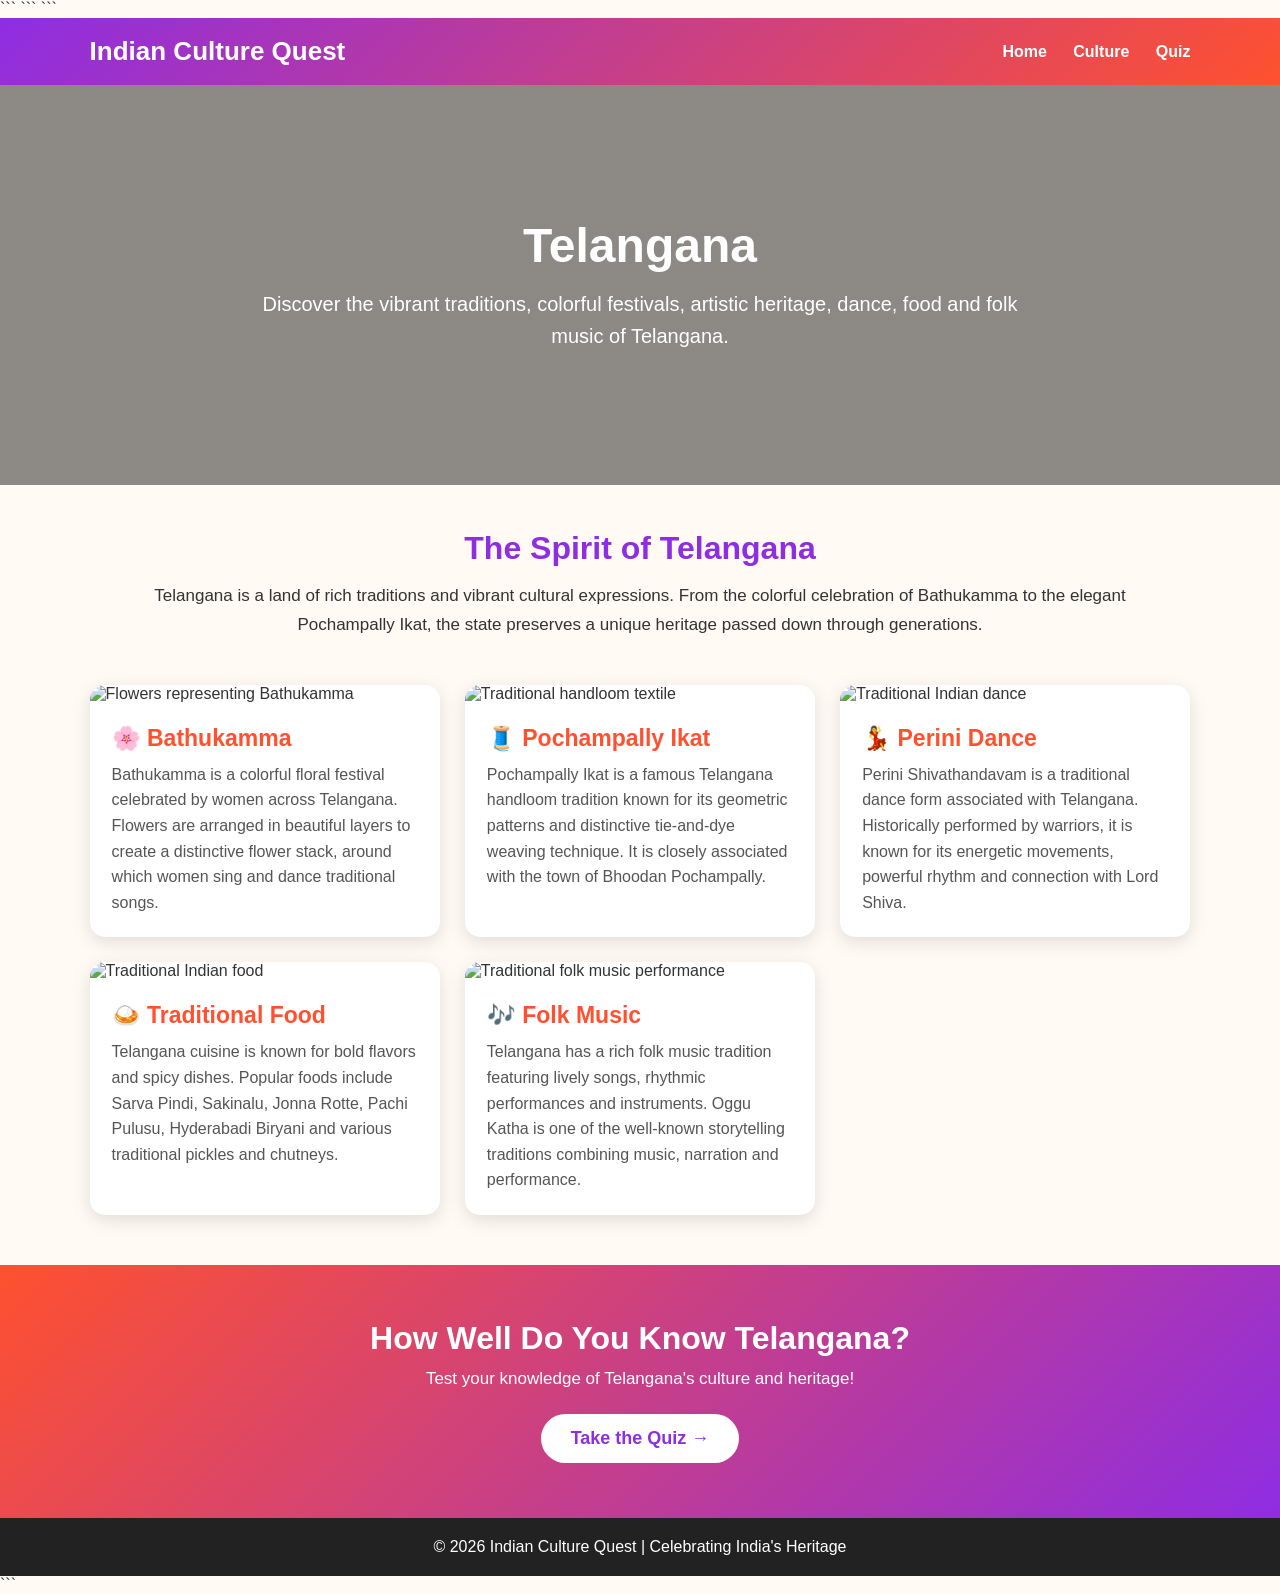
==== culture.html @ f8de3914 "Demo Prototype" ====
<!DOCTYPE html>

<html lang="en">
<head>
    <meta charset="UTF-8">
    <meta name="viewport" content="width=device-width, initial-scale=1.0">
    <title>Telangana Culture | Indian Culture Quest</title>

```
<style>
    * {
        margin: 0;
        padding: 0;
        box-sizing: border-box;
        font-family: Arial, sans-serif;
    }

    body {
        background: #fffaf3;
        color: #333;
    }

    /* Header */
    header {
        background: linear-gradient(135deg, #8e2de2, #ff512f);
        color: white;
        padding: 18px 7%;
        display: flex;
        justify-content: space-between;
        align-items: center;
    }

    header h1 {
        font-size: 26px;
    }

    nav a {
        color: white;
        text-decoration: none;
        margin-left: 22px;
        font-weight: bold;
    }

    nav a:hover {
        text-decoration: underline;
    }

    /* Hero */
    .hero {
        min-height: 400px;
        display: flex;
        align-items: center;
        justify-content: center;
        text-align: center;
        padding: 60px 20px;
        background: linear-gradient(
            rgba(0,0,0,0.45),
            rgba(0,0,0,0.45)
        ),
        url("https://images.unsplash.com/photo-1596422846543-75c6fc197f07?auto=format&fit=crop&w=1600&q=80");
        background-size: cover;
        background-position: center;
        color: white;
    }

    .hero-content {
        max-width: 800px;
    }

    .hero h2 {
        font-size: 48px;
        margin-bottom: 15px;
    }

    .hero p {
        font-size: 20px;
        line-height: 1.6;
    }

    /* Intro */
    .intro {
        text-align: center;
        padding: 45px 10%;
    }

    .intro h2 {
        color: #8e2de2;
        font-size: 32px;
        margin-bottom: 15px;
    }

    .intro p {
        font-size: 17px;
        line-height: 1.7;
    }

    /* Culture Cards */
    .culture-grid {
        width: 86%;
        margin: auto;
        display: grid;
        grid-template-columns: repeat(auto-fit, minmax(260px, 1fr));
        gap: 25px;
        padding-bottom: 50px;
    }

    .card {
        background: white;
        border-radius: 15px;
        overflow: hidden;
        box-shadow: 0 5px 18px rgba(0,0,0,0.12);
        transition: transform 0.3s;
    }

    .card:hover {
        transform: translateY(-8px);
    }

    .card img {
        width: 100%;
        height: 210px;
        object-fit: cover;
    }

    .card-content {
        padding: 22px;
    }

    .card h3 {
        color: #ff512f;
        margin-bottom: 10px;
        font-size: 23px;
    }

    .card p {
        line-height: 1.6;
        color: #555;
    }

    /* Quiz Section */
    .quiz-section {
        text-align: center;
        padding: 55px 20px;
        background: linear-gradient(135deg, #ff512f, #8e2de2);
        color: white;
    }

    .quiz-section h2 {
        font-size: 32px;
        margin-bottom: 12px;
    }

    .quiz-section p {
        margin-bottom: 25px;
        font-size: 17px;
    }

    .quiz-button {
        display: inline-block;
        background: white;
        color: #8e2de2;
        padding: 14px 30px;
        border-radius: 30px;
        text-decoration: none;
        font-weight: bold;
        font-size: 18px;
        transition: 0.3s;
    }

    .quiz-button:hover {
        background: #ffe9dc;
        transform: scale(1.05);
    }

    /* Footer */
    footer {
        text-align: center;
        padding: 20px;
        background: #222;
        color: white;
    }

    /* Mobile */
    @media (max-width: 600px) {
        header {
            flex-direction: column;
            gap: 12px;
        }

        nav a {
            margin: 0 7px;
            font-size: 14px;
        }

        .hero h2 {
            font-size: 34px;
        }

        .hero p {
            font-size: 16px;
        }
    }
</style>
```

</head>

<body>

```
<!-- Header -->
<header>
    <h1>Indian Culture Quest</h1>

    <nav>
        <a href="index.html">Home</a>
        <a href="culture.html">Culture</a>
        <a href="quiz.html">Quiz</a>
    </nav>
</header>


<!-- Hero Section -->
<section class="hero">
    <div class="hero-content">
        <h2>Telangana</h2>
        <p>
            Discover the vibrant traditions, colorful festivals,
            artistic heritage, dance, food and folk music of Telangana.
        </p>
    </div>
</section>


<!-- Introduction -->
<section class="intro">
    <h2>The Spirit of Telangana</h2>

    <p>
        Telangana is a land of rich traditions and vibrant cultural
        expressions. From the colorful celebration of Bathukamma to
        the elegant Pochampally Ikat, the state preserves a unique
        heritage passed down through generations.
    </p>
</section>


<!-- Culture Cards -->
<section class="culture-grid">

    <!-- Bathukamma -->
    <div class="card">
        <img src="https://images.unsplash.com/photo-1606293926075-69a00dbfde81?auto=format&fit=crop&w=900&q=80"
             alt="Flowers representing Bathukamma">

        <div class="card-content">
            <h3>🌸 Bathukamma</h3>

            <p>
                Bathukamma is a colorful floral festival celebrated
                by women across Telangana. Flowers are arranged in
                beautiful layers to create a distinctive flower
                stack, around which women sing and dance traditional
                songs.
            </p>
        </div>
    </div>


    <!-- Pochampally Ikat -->
    <div class="card">
        <img src="https://images.unsplash.com/photo-1610030469983-98e550d6193c?auto=format&fit=crop&w=900&q=80"
             alt="Traditional handloom textile">

        <div class="card-content">
            <h3>🧵 Pochampally Ikat</h3>

            <p>
                Pochampally Ikat is a famous Telangana handloom
                tradition known for its geometric patterns and
                distinctive tie-and-dye weaving technique. It is
                closely associated with the town of Bhoodan
                Pochampally.
            </p>
        </div>
    </div>


    <!-- Perini Dance -->
    <div class="card">
        <img src="https://images.unsplash.com/photo-1504609773096-104ff2c73ba4?auto=format&fit=crop&w=900&q=80"
             alt="Traditional Indian dance">

        <div class="card-content">
            <h3>💃 Perini Dance</h3>

            <p>
                Perini Shivathandavam is a traditional dance form
                associated with Telangana. Historically performed
                by warriors, it is known for its energetic movements,
                powerful rhythm and connection with Lord Shiva.
            </p>
        </div>
    </div>


    <!-- Food -->
    <div class="card">
        <img src="https://images.unsplash.com/photo-1601050690597-df0568f70950?auto=format&fit=crop&w=900&q=80"
             alt="Traditional Indian food">

        <div class="card-content">
            <h3>🍛 Traditional Food</h3>

            <p>
                Telangana cuisine is known for bold flavors and
                spicy dishes. Popular foods include Sarva Pindi,
                Sakinalu, Jonna Rotte, Pachi Pulusu, Hyderabadi
                Biryani and various traditional pickles and chutneys.
            </p>
        </div>
    </div>


    <!-- Folk Music -->
    <div class="card">
        <img src="https://images.unsplash.com/photo-1516280440614-37939bbacd81?auto=format&fit=crop&w=900&q=80"
             alt="Traditional folk music performance">

        <div class="card-content">
            <h3>🎶 Folk Music</h3>

            <p>
                Telangana has a rich folk music tradition featuring
                lively songs, rhythmic performances and instruments.
                Oggu Katha is one of the well-known storytelling
                traditions combining music, narration and performance.
            </p>
        </div>
    </div>

</section>


<!-- Quiz -->
<section class="quiz-section">
    <h2>How Well Do You Know Telangana?</h2>

    <p>
        Test your knowledge of Telangana's culture and heritage!
    </p>

    <a href="quiz.html" class="quiz-button">
        Take the Quiz →
    </a>
</section>


<!-- Footer -->
<footer>
    <p>© 2026 Indian Culture Quest | Celebrating India's Heritage</p>
</footer>
```

</body>
</html>
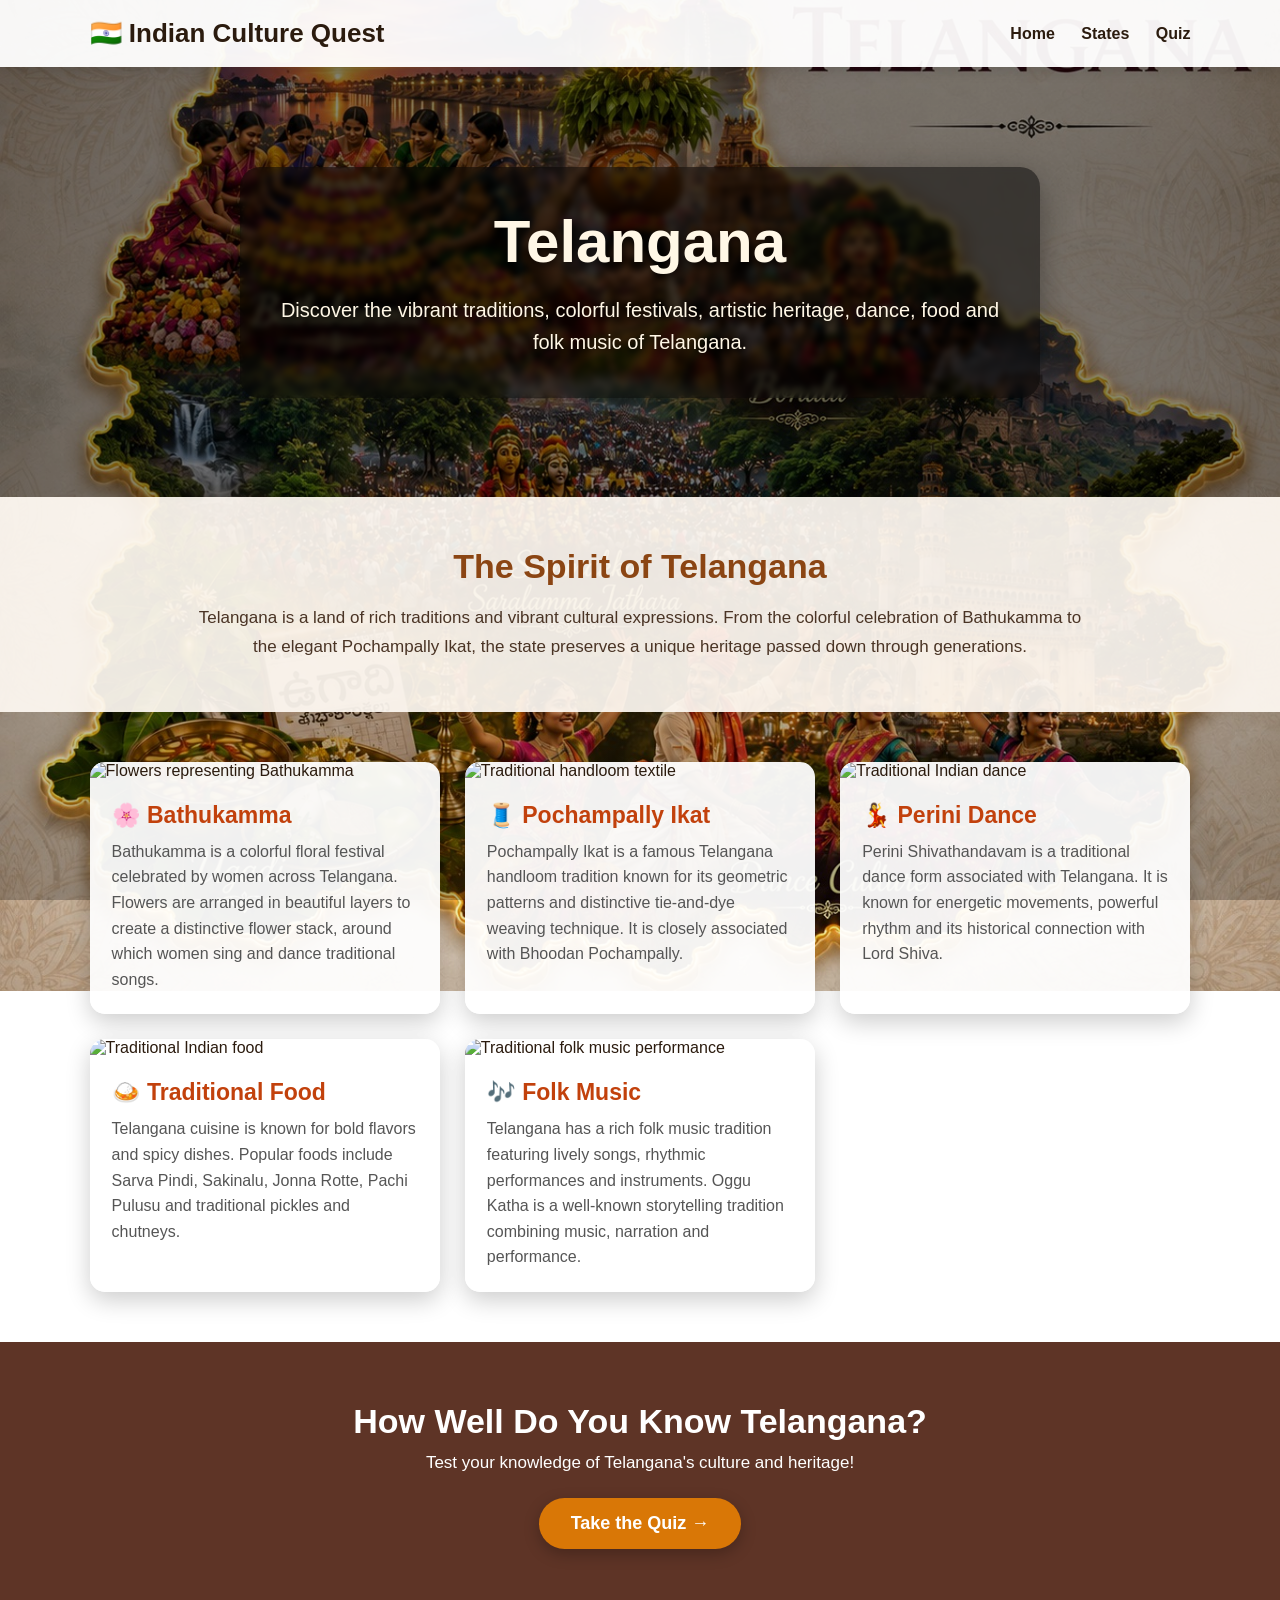
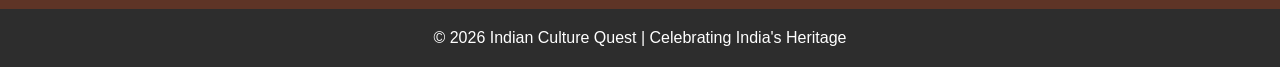
==== commit 5bd1a48d: "prototype was developed" ====
--- a/culture.html
+++ b/culture.html
@@ -1,366 +1,709 @@
 <!DOCTYPE html>
 
 <html lang="en">
+
 <head>
+
     <meta charset="UTF-8">
+
     <meta name="viewport" content="width=device-width, initial-scale=1.0">
+
     <title>Telangana Culture | Indian Culture Quest</title>
 
-```
-<style>
-    * {
-        margin: 0;
-        padding: 0;
-        box-sizing: border-box;
-        font-family: Arial, sans-serif;
-    }
-
-    body {
-        background: #fffaf3;
-        color: #333;
-    }
-
-    /* Header */
-    header {
-        background: linear-gradient(135deg, #8e2de2, #ff512f);
-        color: white;
-        padding: 18px 7%;
-        display: flex;
-        justify-content: space-between;
-        align-items: center;
-    }
-
-    header h1 {
-        font-size: 26px;
-    }
-
-    nav a {
-        color: white;
-        text-decoration: none;
-        margin-left: 22px;
-        font-weight: bold;
-    }
-
-    nav a:hover {
-        text-decoration: underline;
-    }
-
-    /* Hero */
-    .hero {
-        min-height: 400px;
-        display: flex;
-        align-items: center;
-        justify-content: center;
-        text-align: center;
-        padding: 60px 20px;
-        background: linear-gradient(
-            rgba(0,0,0,0.45),
-            rgba(0,0,0,0.45)
-        ),
-        url("https://images.unsplash.com/photo-1596422846543-75c6fc197f07?auto=format&fit=crop&w=1600&q=80");
-        background-size: cover;
-        background-position: center;
-        color: white;
-    }
-
-    .hero-content {
-        max-width: 800px;
-    }
-
-    .hero h2 {
-        font-size: 48px;
-        margin-bottom: 15px;
-    }
-
-    .hero p {
-        font-size: 20px;
-        line-height: 1.6;
-    }
-
-    /* Intro */
-    .intro {
-        text-align: center;
-        padding: 45px 10%;
-    }
-
-    .intro h2 {
-        color: #8e2de2;
-        font-size: 32px;
-        margin-bottom: 15px;
-    }
-
-    .intro p {
-        font-size: 17px;
-        line-height: 1.7;
-    }
-
-    /* Culture Cards */
-    .culture-grid {
-        width: 86%;
-        margin: auto;
-        display: grid;
-        grid-template-columns: repeat(auto-fit, minmax(260px, 1fr));
-        gap: 25px;
-        padding-bottom: 50px;
-    }
-
-    .card {
-        background: white;
-        border-radius: 15px;
-        overflow: hidden;
-        box-shadow: 0 5px 18px rgba(0,0,0,0.12);
-        transition: transform 0.3s;
-    }
-
-    .card:hover {
-        transform: translateY(-8px);
-    }
-
-    .card img {
-        width: 100%;
-        height: 210px;
-        object-fit: cover;
-    }
-
-    .card-content {
-        padding: 22px;
-    }
-
-    .card h3 {
-        color: #ff512f;
-        margin-bottom: 10px;
-        font-size: 23px;
-    }
-
-    .card p {
-        line-height: 1.6;
-        color: #555;
-    }
-
-    /* Quiz Section */
-    .quiz-section {
-        text-align: center;
-        padding: 55px 20px;
-        background: linear-gradient(135deg, #ff512f, #8e2de2);
-        color: white;
-    }
-
-    .quiz-section h2 {
-        font-size: 32px;
-        margin-bottom: 12px;
-    }
-
-    .quiz-section p {
-        margin-bottom: 25px;
-        font-size: 17px;
-    }
-
-    .quiz-button {
-        display: inline-block;
-        background: white;
-        color: #8e2de2;
-        padding: 14px 30px;
-        border-radius: 30px;
-        text-decoration: none;
-        font-weight: bold;
-        font-size: 18px;
-        transition: 0.3s;
-    }
-
-    .quiz-button:hover {
-        background: #ffe9dc;
-        transform: scale(1.05);
-    }
-
-    /* Footer */
-    footer {
-        text-align: center;
-        padding: 20px;
-        background: #222;
-        color: white;
-    }
-
-    /* Mobile */
-    @media (max-width: 600px) {
+
+    <style>
+
+        * {
+            margin: 0;
+            padding: 0;
+            box-sizing: border-box;
+            font-family: Arial, sans-serif;
+        }
+
+
+        /* =====================================
+           ENTIRE PAGE BACKGROUND
+           ===================================== */
+
+        body {
+
+            color: #2b1b0e;
+
+            min-height: 100vh;
+
+            background-image:
+
+                linear-gradient(
+                    rgba(0, 0, 0, 0.25),
+                    rgba(0, 0, 0, 0.25)
+                ),
+
+                url("telangana.jpeg");
+
+            background-size: cover;
+
+            background-position: center;
+
+            background-repeat: no-repeat;
+
+            background-attachment: fixed;
+        }
+
+
+        /* =====================================
+           HEADER
+           ===================================== */
+
         header {
-            flex-direction: column;
-            gap: 12px;
-        }
+
+            background: rgba(255, 255, 255, 0.94);
+
+            color: #2b1b0e;
+
+            padding: 18px 7%;
+
+            display: flex;
+
+            justify-content: space-between;
+
+            align-items: center;
+
+            position: relative;
+
+            z-index: 10;
+
+            box-shadow:
+                0 3px 15px rgba(0, 0, 0, 0.15);
+        }
+
+
+        header h1 {
+
+            font-size: 26px;
+
+            color: #2b1b0e;
+        }
+
 
         nav a {
-            margin: 0 7px;
-            font-size: 14px;
-        }
+
+            color: #2b1b0e;
+
+            text-decoration: none;
+
+            margin-left: 22px;
+
+            font-weight: bold;
+
+            transition: 0.3s;
+        }
+
+
+        nav a:hover {
+
+            color: #d97706;
+        }
+
+
+        /* =====================================
+           HERO SECTION
+           ===================================== */
+
+        .hero {
+
+            min-height: 430px;
+
+            display: flex;
+
+            align-items: center;
+
+            justify-content: center;
+
+            text-align: center;
+
+            padding: 60px 20px;
+
+            background: rgba(0, 0, 0, 0.30);
+
+            color: white;
+        }
+
+
+        .hero-content {
+
+            max-width: 800px;
+
+            background: rgba(0, 0, 0, 0.50);
+
+            padding: 40px;
+
+            border-radius: 20px;
+
+            backdrop-filter: blur(3px);
+
+            box-shadow:
+                0 8px 30px rgba(0, 0, 0, 0.35);
+        }
+
 
         .hero h2 {
+
+            font-size: 60px;
+
+            margin-bottom: 18px;
+
+            color: #fff7e6;
+
+            text-shadow:
+                2px 3px 8px rgba(0, 0, 0, 0.8);
+        }
+
+
+        .hero p {
+
+            font-size: 20px;
+
+            line-height: 1.6;
+
+            color: #fff7e6;
+
+            text-shadow:
+                1px 2px 6px rgba(0, 0, 0, 0.8);
+        }
+
+
+        /* =====================================
+           INTRODUCTION
+           ===================================== */
+
+        .intro {
+
+            text-align: center;
+
+            padding: 50px 10%;
+
+            background: rgba(255, 250, 243, 0.92);
+        }
+
+
+        .intro h2 {
+
+            color: #8b4513;
+
             font-size: 34px;
-        }
-
-        .hero p {
-            font-size: 16px;
-        }
-    }
-</style>
-```
+
+            margin-bottom: 18px;
+        }
+
+
+        .intro p {
+
+            font-size: 17px;
+
+            line-height: 1.7;
+
+            max-width: 900px;
+
+            margin: auto;
+
+            color: #4a3425;
+        }
+
+
+        /* =====================================
+           CULTURE CARDS
+           ===================================== */
+
+        .culture-grid {
+
+            width: 86%;
+
+            margin: auto;
+
+            display: grid;
+
+            grid-template-columns:
+                repeat(auto-fit, minmax(260px, 1fr));
+
+            gap: 25px;
+
+            padding: 50px 0;
+        }
+
+
+        .card {
+
+            background: rgba(255, 255, 255, 0.94);
+
+            border-radius: 15px;
+
+            overflow: hidden;
+
+            box-shadow:
+                0 8px 25px rgba(0, 0, 0, 0.20);
+
+            transition:
+                transform 0.3s,
+                box-shadow 0.3s;
+        }
+
+
+        .card:hover {
+
+            transform: translateY(-8px);
+
+            box-shadow:
+                0 12px 30px rgba(0, 0, 0, 0.30);
+        }
+
+
+        .card img {
+
+            width: 100%;
+
+            height: 210px;
+
+            object-fit: cover;
+        }
+
+
+        .card-content {
+
+            padding: 22px;
+        }
+
+
+        .card h3 {
+
+            color: #c2410c;
+
+            margin-bottom: 10px;
+
+            font-size: 23px;
+        }
+
+
+        .card p {
+
+            line-height: 1.6;
+
+            color: #555;
+        }
+
+
+        /* =====================================
+           QUIZ SECTION
+           ===================================== */
+
+        .quiz-section {
+
+            text-align: center;
+
+            padding: 60px 20px;
+
+            background: rgba(77, 30, 15, 0.90);
+
+            color: white;
+        }
+
+
+        .quiz-section h2 {
+
+            font-size: 34px;
+
+            margin-bottom: 12px;
+        }
+
+
+        .quiz-section p {
+
+            margin-bottom: 25px;
+
+            font-size: 17px;
+        }
+
+
+        .quiz-button {
+
+            display: inline-block;
+
+            background: #d97706;
+
+            color: white;
+
+            padding: 15px 32px;
+
+            border-radius: 30px;
+
+            text-decoration: none;
+
+            font-weight: bold;
+
+            font-size: 18px;
+
+            transition: 0.3s;
+
+            box-shadow:
+                0 5px 15px rgba(0, 0, 0, 0.25);
+        }
+
+
+        .quiz-button:hover {
+
+            background: #b45309;
+
+            transform: scale(1.05);
+        }
+
+
+        /* =====================================
+           FOOTER
+           ===================================== */
+
+        footer {
+
+            text-align: center;
+
+            padding: 20px;
+
+            background: rgba(34, 34, 34, 0.95);
+
+            color: white;
+        }
+
+
+        /* =====================================
+           MOBILE RESPONSIVE
+           ===================================== */
+
+        @media (max-width: 600px) {
+
+            header {
+
+                flex-direction: column;
+
+                gap: 12px;
+            }
+
+
+            nav a {
+
+                margin: 0 7px;
+
+                font-size: 14px;
+            }
+
+
+            .hero {
+
+                min-height: 400px;
+            }
+
+
+            .hero-content {
+
+                padding: 30px 20px;
+            }
+
+
+            .hero h2 {
+
+                font-size: 42px;
+            }
+
+
+            .hero p {
+
+                font-size: 16px;
+            }
+
+
+            .culture-grid {
+
+                width: 90%;
+            }
+
+
+            .intro {
+
+                padding: 40px 7%;
+            }
+
+        }
+
+    </style>
 
 </head>
 
+
 <body>
 
-```
-<!-- Header -->
-<header>
-    <h1>Indian Culture Quest</h1>
-
-    <nav>
-        <a href="index.html">Home</a>
-        <a href="culture.html">Culture</a>
-        <a href="quiz.html">Quiz</a>
-    </nav>
-</header>
-
-
-<!-- Hero Section -->
-<section class="hero">
-    <div class="hero-content">
-        <h2>Telangana</h2>
+
+    <!-- =====================================
+         HEADER
+         ===================================== -->
+
+    <header>
+
+        <h1>🇮🇳 Indian Culture Quest</h1>
+
+        <nav>
+
+            <a href="index.html">Home</a>
+
+            <a href="states.html">States</a>
+
+            <a href="quiz.html">Quiz</a>
+
+        </nav>
+
+    </header>
+
+
+
+    <!-- =====================================
+         HERO SECTION
+         ===================================== -->
+
+    <section class="hero">
+
+        <div class="hero-content">
+
+            <h2>Telangana</h2>
+
+            <p>
+
+                Discover the vibrant traditions, colorful festivals,
+                artistic heritage, dance, food and folk music of
+                Telangana.
+
+            </p>
+
+        </div>
+
+    </section>
+
+
+
+    <!-- =====================================
+         INTRODUCTION
+         ===================================== -->
+
+    <section class="intro">
+
+        <h2>The Spirit of Telangana</h2>
+
         <p>
-            Discover the vibrant traditions, colorful festivals,
-            artistic heritage, dance, food and folk music of Telangana.
+
+            Telangana is a land of rich traditions and vibrant
+            cultural expressions. From the colorful celebration
+            of Bathukamma to the elegant Pochampally Ikat, the
+            state preserves a unique heritage passed down
+            through generations.
+
         </p>
-    </div>
-</section>
-
-
-<!-- Introduction -->
-<section class="intro">
-    <h2>The Spirit of Telangana</h2>
-
-    <p>
-        Telangana is a land of rich traditions and vibrant cultural
-        expressions. From the colorful celebration of Bathukamma to
-        the elegant Pochampally Ikat, the state preserves a unique
-        heritage passed down through generations.
-    </p>
-</section>
-
-
-<!-- Culture Cards -->
-<section class="culture-grid">
-
-    <!-- Bathukamma -->
-    <div class="card">
-        <img src="https://images.unsplash.com/photo-1606293926075-69a00dbfde81?auto=format&fit=crop&w=900&q=80"
-             alt="Flowers representing Bathukamma">
-
-        <div class="card-content">
-            <h3>🌸 Bathukamma</h3>
-
-            <p>
-                Bathukamma is a colorful floral festival celebrated
-                by women across Telangana. Flowers are arranged in
-                beautiful layers to create a distinctive flower
-                stack, around which women sing and dance traditional
-                songs.
-            </p>
+
+    </section>
+
+
+
+    <!-- =====================================
+         CULTURE CARDS
+         ===================================== -->
+
+    <section class="culture-grid">
+
+
+        <!-- Bathukamma -->
+
+        <div class="card">
+
+            <img
+                src="https://images.unsplash.com/photo-1606293926075-69a00dbfde81?auto=format&fit=crop&w=900&q=80"
+                alt="Flowers representing Bathukamma"
+            >
+
+            <div class="card-content">
+
+                <h3>🌸 Bathukamma</h3>
+
+                <p>
+
+                    Bathukamma is a colorful floral festival
+                    celebrated by women across Telangana.
+                    Flowers are arranged in beautiful layers
+                    to create a distinctive flower stack,
+                    around which women sing and dance
+                    traditional songs.
+
+                </p>
+
+            </div>
+
         </div>
-    </div>
-
-
-    <!-- Pochampally Ikat -->
-    <div class="card">
-        <img src="https://images.unsplash.com/photo-1610030469983-98e550d6193c?auto=format&fit=crop&w=900&q=80"
-             alt="Traditional handloom textile">
-
-        <div class="card-content">
-            <h3>🧵 Pochampally Ikat</h3>
-
-            <p>
-                Pochampally Ikat is a famous Telangana handloom
-                tradition known for its geometric patterns and
-                distinctive tie-and-dye weaving technique. It is
-                closely associated with the town of Bhoodan
-                Pochampally.
-            </p>
+
+
+
+        <!-- Pochampally Ikat -->
+
+        <div class="card">
+
+            <img
+                src="https://images.unsplash.com/photo-1610030469983-98e550d6193c?auto=format&fit=crop&w=900&q=80"
+                alt="Traditional handloom textile"
+            >
+
+            <div class="card-content">
+
+                <h3>🧵 Pochampally Ikat</h3>
+
+                <p>
+
+                    Pochampally Ikat is a famous Telangana
+                    handloom tradition known for its geometric
+                    patterns and distinctive tie-and-dye
+                    weaving technique. It is closely associated
+                    with Bhoodan Pochampally.
+
+                </p>
+
+            </div>
+
         </div>
-    </div>
-
-
-    <!-- Perini Dance -->
-    <div class="card">
-        <img src="https://images.unsplash.com/photo-1504609773096-104ff2c73ba4?auto=format&fit=crop&w=900&q=80"
-             alt="Traditional Indian dance">
-
-        <div class="card-content">
-            <h3>💃 Perini Dance</h3>
-
-            <p>
-                Perini Shivathandavam is a traditional dance form
-                associated with Telangana. Historically performed
-                by warriors, it is known for its energetic movements,
-                powerful rhythm and connection with Lord Shiva.
-            </p>
+
+
+
+        <!-- Perini Dance -->
+
+        <div class="card">
+
+            <img
+                src="https://images.unsplash.com/photo-1504609773096-104ff2c73ba4?auto=format&fit=crop&w=900&q=80"
+                alt="Traditional Indian dance"
+            >
+
+            <div class="card-content">
+
+                <h3>💃 Perini Dance</h3>
+
+                <p>
+
+                    Perini Shivathandavam is a traditional
+                    dance form associated with Telangana.
+                    It is known for energetic movements,
+                    powerful rhythm and its historical
+                    connection with Lord Shiva.
+
+                </p>
+
+            </div>
+
         </div>
-    </div>
-
-
-    <!-- Food -->
-    <div class="card">
-        <img src="https://images.unsplash.com/photo-1601050690597-df0568f70950?auto=format&fit=crop&w=900&q=80"
-             alt="Traditional Indian food">
-
-        <div class="card-content">
-            <h3>🍛 Traditional Food</h3>
-
-            <p>
-                Telangana cuisine is known for bold flavors and
-                spicy dishes. Popular foods include Sarva Pindi,
-                Sakinalu, Jonna Rotte, Pachi Pulusu, Hyderabadi
-                Biryani and various traditional pickles and chutneys.
-            </p>
+
+
+
+        <!-- Traditional Food -->
+
+        <div class="card">
+
+            <img
+                src="https://images.unsplash.com/photo-1601050690597-df0568f70950?auto=format&fit=crop&w=900&q=80"
+                alt="Traditional Indian food"
+            >
+
+            <div class="card-content">
+
+                <h3>🍛 Traditional Food</h3>
+
+                <p>
+
+                    Telangana cuisine is known for bold
+                    flavors and spicy dishes. Popular foods
+                    include Sarva Pindi, Sakinalu, Jonna
+                    Rotte, Pachi Pulusu and traditional
+                    pickles and chutneys.
+
+                </p>
+
+            </div>
+
         </div>
-    </div>
-
-
-    <!-- Folk Music -->
-    <div class="card">
-        <img src="https://images.unsplash.com/photo-1516280440614-37939bbacd81?auto=format&fit=crop&w=900&q=80"
-             alt="Traditional folk music performance">
-
-        <div class="card-content">
-            <h3>🎶 Folk Music</h3>
-
-            <p>
-                Telangana has a rich folk music tradition featuring
-                lively songs, rhythmic performances and instruments.
-                Oggu Katha is one of the well-known storytelling
-                traditions combining music, narration and performance.
-            </p>
+
+
+
+        <!-- Folk Music -->
+
+        <div class="card">
+
+            <img
+                src="https://images.unsplash.com/photo-1516280440614-37939bbacd81?auto=format&fit=crop&w=900&q=80"
+                alt="Traditional folk music performance"
+            >
+
+            <div class="card-content">
+
+                <h3>🎶 Folk Music</h3>
+
+                <p>
+
+                    Telangana has a rich folk music tradition
+                    featuring lively songs, rhythmic performances
+                    and instruments. Oggu Katha is a well-known
+                    storytelling tradition combining music,
+                    narration and performance.
+
+                </p>
+
+            </div>
+
         </div>
-    </div>
-
-</section>
-
-
-<!-- Quiz -->
-<section class="quiz-section">
-    <h2>How Well Do You Know Telangana?</h2>
-
-    <p>
-        Test your knowledge of Telangana's culture and heritage!
-    </p>
-
-    <a href="quiz.html" class="quiz-button">
-        Take the Quiz →
-    </a>
-</section>
-
-
-<!-- Footer -->
-<footer>
-    <p>© 2026 Indian Culture Quest | Celebrating India's Heritage</p>
-</footer>
-```
+
+
+    </section>
+
+
+
+    <!-- =====================================
+         QUIZ SECTION
+         ===================================== -->
+
+    <section class="quiz-section">
+
+        <h2>How Well Do You Know Telangana?</h2>
+
+        <p>
+
+            Test your knowledge of Telangana's culture
+            and heritage!
+
+        </p>
+
+        <a href="quiz.html" class="quiz-button">
+
+            Take the Quiz →
+
+        </a>
+
+    </section>
+
+
+
+    <!-- =====================================
+         FOOTER
+         ===================================== -->
+
+    <footer>
+
+        <p>
+
+            © 2026 Indian Culture Quest |
+            Celebrating India's Heritage
+
+        </p>
+
+    </footer>
+
 
 </body>
-</html>
+
+</html>
